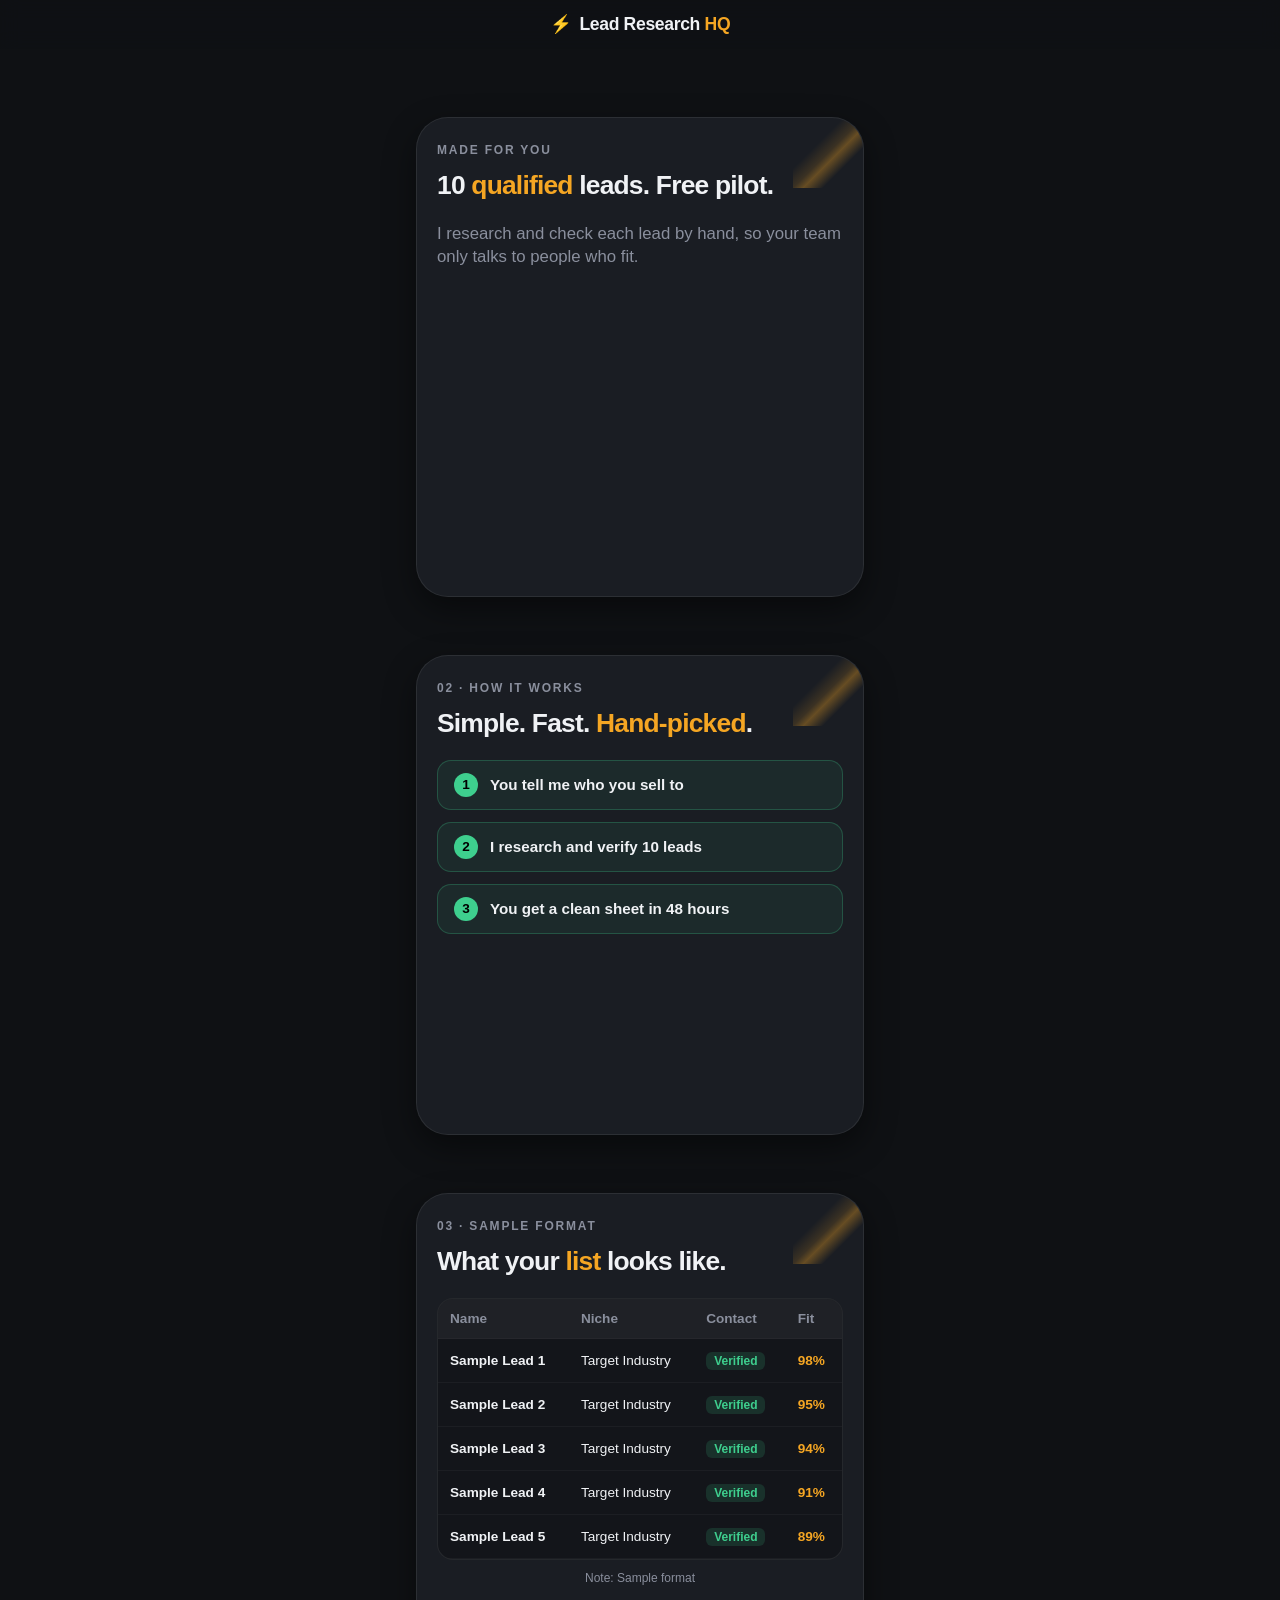
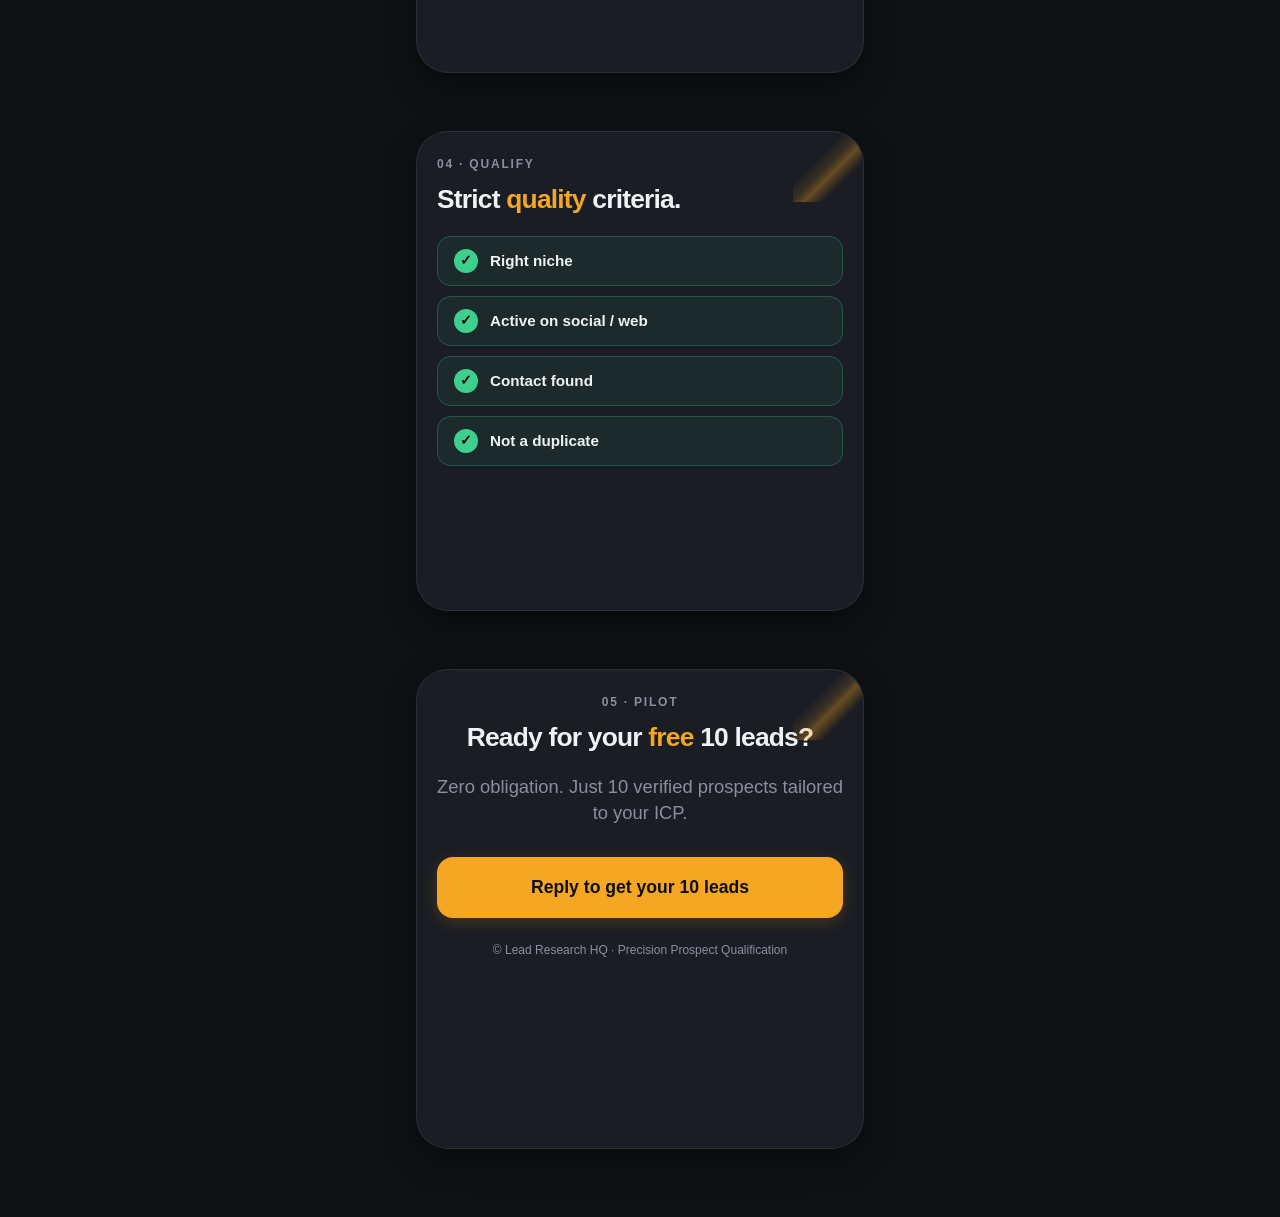
==== outreach.html @ 5b4880f2 "Add personalized outreach page outreach.html with dynamic company query params Co-authored-by: jackn" ====
<!DOCTYPE html>
<html lang="en">
<head>
  <meta charset="UTF-8">
  <meta name="viewport" content="width=device-width, initial-scale=1.0, viewport-fit=cover">
  <meta name="robots" content="noindex">
  <title>Lead Research HQ — Personalized Free Pilot</title>
  <link rel="stylesheet" href="styles.css">
</head>
<body>
  <header class="top-nav">
    <div class="logo">
      <span class="logo-icon">⚡</span>
      <span class="logo-text">Lead Research <span>HQ</span></span>
    </div>
  </header>

  <main class="stack-container">
    <!-- Card 1: Top Card -->
    <section class="card-step" id="outreach-step-1" style="--card-index: 0;">
      <div class="card-content">
        <div class="card-stripe"></div>
        <div class="card-label" id="company-label">MADE FOR YOU</div>
        <h2 class="card-title">10 <span class="amber">qualified</span> leads. Free pilot.</h2>
        <p class="cta-subtitle" style="text-align: left; margin-bottom: 0; font-size: 1.05rem;">
          I research and check each lead by hand, so your team only talks to people who fit.
        </p>
      </div>
    </section>

    <!-- Card 2: How It Works -->
    <section class="card-step" id="outreach-step-2" style="--card-index: 1;">
      <div class="card-content">
        <div class="card-stripe"></div>
        <div class="card-label">02 · HOW IT WORKS</div>
        <h2 class="card-title">Simple. Fast. <span class="amber">Hand-picked</span>.</h2>

        <div class="verify-box">
          <ul class="verify-checklist" style="gap: 12px;">
            <li class="check-item active">
              <span class="check-icon">1</span>
              <span class="check-text">You tell me who you sell to</span>
            </li>
            <li class="check-item active">
              <span class="check-icon">2</span>
              <span class="check-text">I research and verify 10 leads</span>
            </li>
            <li class="check-item active">
              <span class="check-icon">3</span>
              <span class="check-text">You get a clean sheet in <span class="amber" id="delivery-time-val" style="font-weight:700;">48 hours</span></span>
            </li>
          </ul>
        </div>
      </div>
    </section>

    <!-- Card 3: Sample Data -->
    <section class="card-step" id="outreach-step-3" style="--card-index: 2;">
      <div class="card-content">
        <div class="card-stripe"></div>
        <div class="card-label">03 · SAMPLE FORMAT</div>
        <h2 class="card-title">What your <span class="amber">list</span> looks like.</h2>

        <div class="sheet-container">
          <table class="sheet-table">
            <thead>
              <tr>
                <th>Name</th>
                <th>Niche</th>
                <th>Contact</th>
                <th>Fit</th>
              </tr>
            </thead>
            <tbody>
              <tr class="sheet-row visible">
                <td class="font-bold">Sample Lead 1</td>
                <td>Target Industry</td>
                <td><span class="tag tag-green">Verified</span></td>
                <td class="fit-val">98%</td>
              </tr>
              <tr class="sheet-row visible">
                <td class="font-bold">Sample Lead 2</td>
                <td>Target Industry</td>
                <td><span class="tag tag-green">Verified</span></td>
                <td class="fit-val">95%</td>
              </tr>
              <tr class="sheet-row visible">
                <td class="font-bold">Sample Lead 3</td>
                <td>Target Industry</td>
                <td><span class="tag tag-green">Verified</span></td>
                <td class="fit-val">94%</td>
              </tr>
              <tr class="sheet-row visible">
                <td class="font-bold">Sample Lead 4</td>
                <td>Target Industry</td>
                <td><span class="tag tag-green">Verified</span></td>
                <td class="fit-val">91%</td>
              </tr>
              <tr class="sheet-row visible">
                <td class="font-bold">Sample Lead 5</td>
                <td>Target Industry</td>
                <td><span class="tag tag-green">Verified</span></td>
                <td class="fit-val">89%</td>
              </tr>
            </tbody>
          </table>
        </div>
        <div style="font-size: 0.75rem; color: var(--text-muted); margin-top: 10px; text-align: center;">
          Note: Sample format
        </div>
      </div>
    </section>

    <!-- Card 4: Qualification Criteria -->
    <section class="card-step" id="outreach-step-4" style="--card-index: 3;">
      <div class="card-content">
        <div class="card-stripe"></div>
        <div class="card-label">04 · QUALIFY</div>
        <h2 class="card-title">Strict <span class="amber">quality</span> criteria.</h2>

        <div class="verify-box">
          <ul class="verify-checklist">
            <li class="check-item active">
              <span class="check-icon">✓</span>
              <span class="check-text">Right niche</span>
            </li>
            <li class="check-item active">
              <span class="check-icon">✓</span>
              <span class="check-text">Active on social / web</span>
            </li>
            <li class="check-item active">
              <span class="check-icon">✓</span>
              <span class="check-text">Contact found</span>
            </li>
            <li class="check-item active">
              <span class="check-icon">✓</span>
              <span class="check-text">Not a duplicate</span>
            </li>
          </ul>
        </div>
      </div>
    </section>

    <!-- Card 5: CTA -->
    <section class="card-step" id="outreach-step-5" style="--card-index: 4;">
      <div class="card-content card-content-cta">
        <div class="card-stripe"></div>
        <div class="card-label" id="cta-card-label">05 · PILOT</div>
        <h2 class="card-title">Ready for your <span class="amber">free</span> 10 leads?</h2>
        <p class="cta-subtitle">Zero obligation. Just 10 verified prospects tailored to your ICP.</p>

        <div class="cta-actions">
          <a href="mailto:hello@leadresearchhq.com?subject=Pilot" id="reply-btn" class="btn btn-amber btn-large">Reply to get your 10 leads</a>
        </div>
        <footer class="footer-note">
          © Lead Research HQ · Precision Prospect Qualification
        </footer>
      </div>
    </section>
  </main>

  <script src="script.js"></script>
</body>
</html>
---- styles.css ----
/* Lead Research HQ - Mobile-first Sticky Stack Cards CSS */

:root {
  --bg-color: #0f1114;
  --card-bg: #1a1d23;
  --card-border: rgba(255, 255, 255, 0.08);
  --text-main: #f0f2f5;
  --text-muted: #8a8f9d;
  --amber: #f5a623;
  --amber-glow: rgba(245, 166, 35, 0.2);
  --green: #3ecf8e;
  --green-glow: rgba(62, 207, 142, 0.2);
  --red: #e5484d;
  --red-glow: rgba(229, 72, 77, 0.2);
  --card-radius: 32px;
  --font-system: -apple-system, BlinkMacSystemFont, "SF Pro Display", "SF Pro Text", "Segoe UI", Roboto, Helvetica, Arial, sans-serif;
}

* {
  box-sizing: border-box;
  margin: 0;
  padding: 0;
  -webkit-tap-highlight-color: transparent;
}

html, body {
  background-color: var(--bg-color);
  color: var(--text-main);
  font-family: var(--font-system);
  line-height: 1.4;
  width: 100%;
  min-height: 100vh;
  padding: 0;
  margin: 0;
  scroll-behavior: smooth;
  /* NO overflow: hidden here or on parent containers */
}

body {
  padding-bottom: calc(100px + env(safe-area-inset-bottom, 0px));
}

/* Header */
.top-nav {
  position: relative;
  top: 0;
  left: 0;
  right: 0;
  padding: calc(12px + env(safe-area-inset-top, 0px)) 20px 12px 20px;
  display: flex;
  align-items: center;
  justify-content: center;
  z-index: 100;
  background: rgba(15, 17, 20, 0.85);
  backdrop-filter: blur(10px);
  -webkit-backdrop-filter: blur(10px);
}

.logo {
  display: flex;
  align-items: center;
  gap: 8px;
  font-weight: 700;
  font-size: 1.1rem;
  letter-spacing: -0.02em;
}

.logo-text span {
  color: var(--amber);
}

/* Stack Container */
.stack-container {
  display: flex;
  flex-direction: column;
  gap: 24px;
  padding: 12px 16px 40px 16px;
  max-width: 480px;
  margin: 0 auto;
  /* Crucial: DO NOT put overflow: hidden here */
}

/* Sticky Card Step */
.card-step {
  position: sticky;
  /* Stacks near top with 10px incremental offset for each card */
  top: calc(env(safe-area-inset-top, 0px) + 56px + (var(--card-index) * 10px));
  background-color: var(--card-bg);
  border: 1px solid var(--card-border);
  border-radius: var(--card-radius);
  box-shadow: 0 12px 32px rgba(0, 0, 0, 0.45);
  /* Fits nicely inside one iPhone screen height */
  min-height: 480px;
  max-height: calc(100vh - 80px);
  display: flex;
  flex-direction: column;
  justify-content: space-between;
  position: relative;
  overflow: hidden; /* Local card overflow hidden for diagonal stripe */
  margin-bottom: 24px;
  transition: transform 0.3s ease, border-color 0.3s ease, box-shadow 0.3s ease;
  will-change: transform, opacity;
}

/* Faint Amber Diagonal Stripe in Top Right Corner */
.card-stripe {
  position: absolute;
  top: -30px;
  right: -30px;
  width: 100px;
  height: 100px;
  background: linear-gradient(135deg, transparent 40%, rgba(245, 166, 35, 0.15) 50%, rgba(245, 166, 35, 0.35) 55%, transparent 65%);
  pointer-events: none;
  z-index: 1;
}

/* Card Inner Content */
.card-content {
  padding: 24px 20px;
  display: flex;
  flex-direction: column;
  height: 100%;
  z-index: 2;
  position: relative;
}

.card-label {
  font-size: 0.75rem;
  font-weight: 600;
  letter-spacing: 0.15em;
  color: var(--text-muted);
  text-transform: uppercase;
  margin-bottom: 10px;
}

.card-title {
  font-size: 1.65rem;
  font-weight: 800;
  line-height: 1.25;
  letter-spacing: -0.03em;
  color: var(--text-main);
  margin-bottom: 20px;
}

.card-title .amber {
  color: var(--amber);
}

/* Buttons */
.btn {
  display: inline-flex;
  align-items: center;
  justify-content: center;
  padding: 14px 24px;
  font-size: 1rem;
  font-weight: 700;
  border-radius: 16px;
  border: none;
  cursor: pointer;
  transition: all 0.2s ease;
  text-decoration: none;
  user-select: none;
  touch-action: manipulation;
}

.btn-amber {
  background-color: var(--amber);
  color: #0d0e11;
  box-shadow: 0 4px 16px var(--amber-glow);
}

.btn-amber:active {
  transform: scale(0.97);
  background-color: #e0951d;
}

.btn-large {
  width: 100%;
  padding: 18px 24px;
  font-size: 1.1rem;
}

.btn-skip {
  background-color: rgba(229, 72, 77, 0.15);
  color: var(--red);
  border: 1px solid rgba(229, 72, 77, 0.3);
  flex: 1;
}

.btn-skip:active {
  background-color: rgba(229, 72, 77, 0.3);
}

.btn-keep {
  background-color: rgba(62, 207, 142, 0.15);
  color: var(--green);
  border: 1px solid rgba(62, 207, 142, 0.3);
  flex: 1;
}

.btn-keep:active {
  background-color: rgba(62, 207, 142, 0.3);
}

/* Step 1: Start (Profile Card) */
.profile-card {
  background: rgba(255, 255, 255, 0.04);
  border: 1px solid rgba(255, 255, 255, 0.08);
  border-radius: 20px;
  padding: 20px;
  display: flex;
  align-items: center;
  gap: 16px;
  margin-top: auto;
  margin-bottom: auto;
}

.profile-avatar {
  width: 52px;
  height: 52px;
  border-radius: 50%;
  background: linear-gradient(135deg, var(--amber), #e07b00);
  color: #000;
  font-weight: 800;
  font-size: 1.2rem;
  display: flex;
  align-items: center;
  justify-content: center;
  flex-shrink: 0;
}

.profile-info {
  display: flex;
  flex-direction: column;
  gap: 4px;
}

.profile-name {
  font-size: 1.15rem;
  font-weight: 700;
  color: var(--text-main);
}

.profile-role {
  font-size: 0.9rem;
  color: var(--text-muted);
}

.profile-meta {
  display: flex;
  gap: 8px;
  margin-top: 6px;
  flex-wrap: wrap;
}

.badge {
  font-size: 0.75rem;
  padding: 4px 10px;
  border-radius: 12px;
  background: rgba(255, 255, 255, 0.08);
  color: var(--text-muted);
  font-weight: 600;
}

.badge-accent {
  background: var(--amber-glow);
  color: var(--amber);
  border: 1px solid rgba(245, 166, 35, 0.3);
}

/* Step 2: Verify Checklist */
.verify-box {
  display: flex;
  flex-direction: column;
  gap: 16px;
  margin-top: auto;
  margin-bottom: auto;
}

.profile-card-mini {
  padding: 12px 16px;
}

.profile-card-mini .profile-avatar {
  width: 40px;
  height: 40px;
  font-size: 1rem;
}

.verify-checklist {
  list-style: none;
  display: flex;
  flex-direction: column;
  gap: 10px;
}

.check-item {
  display: flex;
  align-items: center;
  gap: 12px;
  padding: 12px 16px;
  background: rgba(255, 255, 255, 0.03);
  border: 1px solid rgba(255, 255, 255, 0.05);
  border-radius: 14px;
  font-size: 0.95rem;
  font-weight: 600;
  opacity: 0.3;
  transform: translateX(-10px);
  transition: all 0.4s cubic-bezier(0.175, 0.885, 0.32, 1.275);
}

.check-item.active {
  opacity: 1;
  transform: translateX(0);
  background: rgba(62, 207, 142, 0.08);
  border-color: rgba(62, 207, 142, 0.25);
}

.check-icon {
  width: 24px;
  height: 24px;
  border-radius: 50%;
  background: rgba(255, 255, 255, 0.1);
  color: transparent;
  display: flex;
  align-items: center;
  justify-content: center;
  font-size: 0.85rem;
  font-weight: 800;
  transition: all 0.3s ease;
}

.check-item.active .check-icon {
  background: var(--green);
  color: #000;
}

/* Step 3: Scale Visual */
.scale-visual {
  display: flex;
  flex-direction: column;
  align-items: center;
  justify-content: center;
  margin-top: auto;
  margin-bottom: auto;
  width: 100%;
}

.scale-grid {
  display: grid;
  grid-template-columns: repeat(10, 1fr);
  gap: 6px;
  width: 100%;
  padding: 12px;
  background: rgba(0, 0, 0, 0.2);
  border-radius: 20px;
  border: 1px solid rgba(255, 255, 255, 0.05);
}

.scale-square {
  aspect-ratio: 1;
  background: rgba(255, 255, 255, 0.06);
  border-radius: 4px;
  transition: background-color 0.15s ease, transform 0.15s ease;
}

.scale-square.filled {
  background: var(--amber);
  box-shadow: 0 0 6px var(--amber-glow);
}

/* Step 4: Filter Visual */
.filter-wrapper {
  display: flex;
  flex-direction: column;
  gap: 14px;
  margin-top: auto;
  margin-bottom: auto;
}

.filter-chips {
  display: flex;
  flex-wrap: wrap;
  gap: 6px;
}

.chip {
  font-size: 0.75rem;
  font-weight: 600;
  padding: 4px 10px;
  border-radius: 12px;
  background: rgba(245, 166, 35, 0.12);
  color: var(--amber);
  border: 1px solid rgba(245, 166, 35, 0.25);
}

.filter-grid {
  display: grid;
  grid-template-columns: repeat(8, 1fr);
  gap: 8px;
  padding: 12px;
  background: rgba(0, 0, 0, 0.2);
  border-radius: 20px;
  border: 1px solid rgba(255, 255, 255, 0.05);
}

.filter-square {
  aspect-ratio: 1;
  background: rgba(255, 255, 255, 0.1);
  border-radius: 6px;
  transition: all 0.4s ease;
}

.filter-square.kept {
  background: var(--green);
  box-shadow: 0 0 8px var(--green-glow);
  transform: scale(1);
  opacity: 1;
}

.filter-square.removed {
  background: rgba(229, 72, 77, 0.2);
  transform: scale(0.4);
  opacity: 0.15;
}

.filter-counter {
  text-align: center;
  font-size: 0.95rem;
  font-weight: 700;
  color: var(--text-muted);
}

/* Step 5: Deliver Spreadsheet */
.sheet-container {
  overflow-x: auto;
  border-radius: 16px;
  border: 1px solid rgba(255, 255, 255, 0.08);
  background: rgba(0, 0, 0, 0.25);
  margin-top: auto;
  margin-bottom: auto;
}

.sheet-table {
  width: 100%;
  border-collapse: collapse;
  text-align: left;
  font-size: 0.85rem;
}

.sheet-table th {
  background: rgba(255, 255, 255, 0.05);
  color: var(--text-muted);
  font-weight: 600;
  padding: 10px 12px;
  border-bottom: 1px solid rgba(255, 255, 255, 0.08);

}

.sheet-table td {
  padding: 12px;
  border-bottom: 1px solid rgba(255, 255, 255, 0.04);
}

.sheet-row {
  opacity: 0;
  transform: translateY(12px);
  transition: all 0.4s ease;
}

.sheet-row.visible {
  opacity: 1;
  transform: translateY(0);
}

.font-bold {
  font-weight: 700;
}

.tag-green {
  background: rgba(62, 207, 142, 0.15);
  color: var(--green);
  padding: 2px 8px;
  border-radius: 6px;
  font-size: 0.75rem;
  font-weight: 600;
}

.fit-val {
  color: var(--amber);
  font-weight: 700;
}

/* Step 6: Mini Game */
.game-container {
  display: flex;
  flex-direction: column;
  justify-content: center;
  min-height: 280px;
  margin-top: auto;
  margin-bottom: auto;
}

.game-screen {
  display: flex;
  flex-direction: column;
  gap: 16px;
}

.game-screen.hidden {
  display: none !important;
}

.game-desc {
  font-size: 1rem;
  color: var(--text-muted);
  line-height: 1.5;
  text-align: center;
  margin-bottom: 12px;
}

.game-header {
  display: flex;
  justify-content: space-between;
  font-size: 1.1rem;
  font-weight: 700;
  padding: 0 4px;
}

.game-card {
  background: rgba(255, 255, 255, 0.04);
  border: 2px solid rgba(255, 255, 255, 0.1);
  border-radius: 20px;
  padding: 18px;
  display: flex;
  flex-direction: column;
  gap: 10px;
  transition: border-color 0.25s ease, box-shadow 0.25s ease, transform 0.2s ease;
}

.game-card.flash-green {
  border-color: var(--green);
  box-shadow: 0 0 20px var(--green-glow);
  transform: scale(1.02);
}

.game-card.flash-red {
  border-color: var(--red);
  box-shadow: 0 0 20px var(--red-glow);
  transform: scale(0.98);
}

.game-lead-name {
  font-size: 1.2rem;
  font-weight: 800;
  color: var(--amber);
  margin-bottom: 4px;
}

.game-lead-row {
  display: flex;
  justify-content: space-between;
  font-size: 0.9rem;
}

.game-label {
  color: var(--text-muted);
}

.game-val {
  font-weight: 600;
}

.game-controls {
  display: flex;
  gap: 12px;
  margin-top: 8px;
}

.game-final-score {
  font-size: 1.8rem;
  font-weight: 800;
  text-align: center;
  color: var(--amber);
}

.game-feedback {
  text-align: center;
  font-size: 0.95rem;
  color: var(--text-muted);
}

/* Step 7: CTA */
.card-content-cta {
  text-align: center;
  justify-content: space-between;
}

.cta-subtitle {
  font-size: 1.15rem;
  color: var(--text-muted);
  margin-bottom: 32px;
}

.cta-actions {
  margin-top: auto;
  margin-bottom: 24px;
  width: 100%;
}

.footer-note {
  font-size: 0.75rem;
  color: var(--text-muted);
  margin-top: auto;
}

/* Entrance fade-up animations triggered by IntersectionObserver */
.card-step {
  opacity: 0.4;
  transform: translateY(30px);
  transition: opacity 0.6s ease, transform 0.6s ease;
}

.card-step.in-view {
  opacity: 1;
  transform: translateY(0);
}

/* Prefers Reduced Motion */
@media (prefers-reduced-motion: reduce) {
  .card-step,
  .check-item,
  .sheet-row,
  .filter-square,
  .scale-square,
  .btn {
    transition: none !important;
    animation: none !important;
    transform: none !important;
    opacity: 1 !important;
  }
}
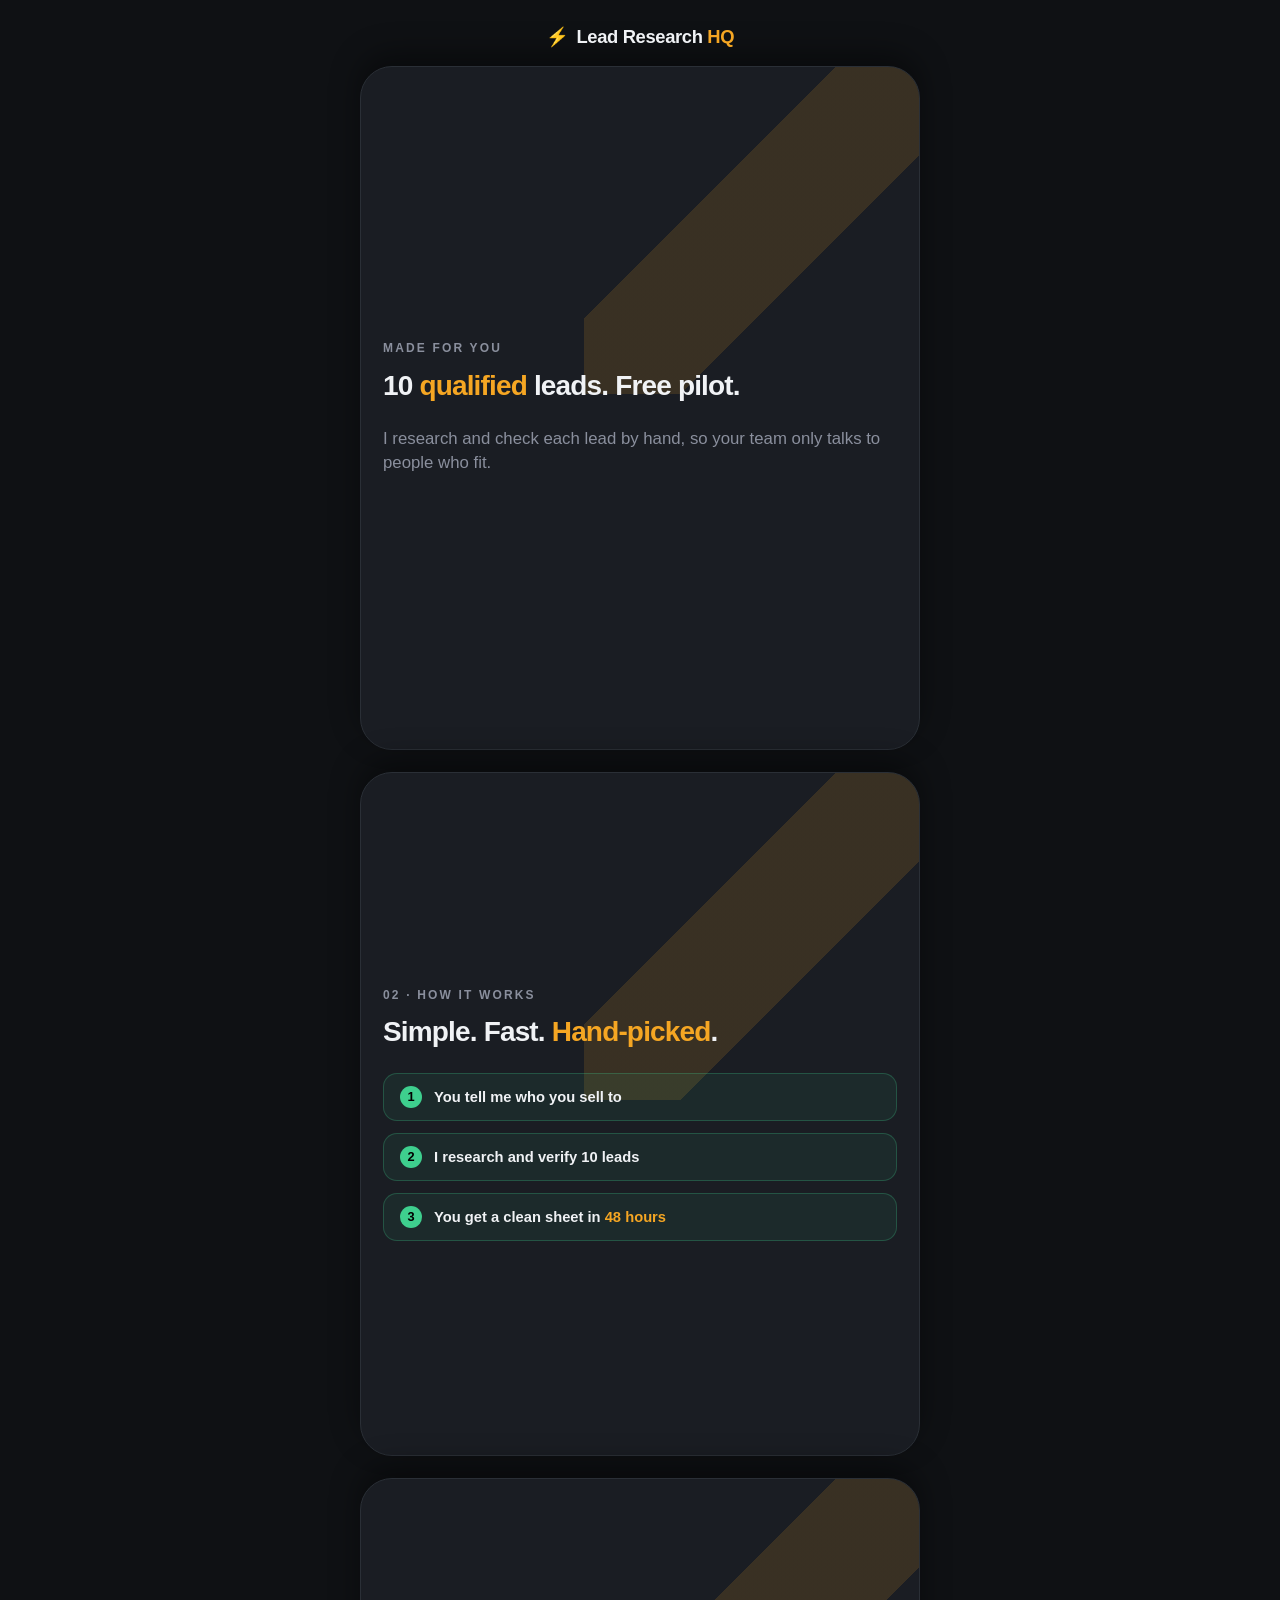
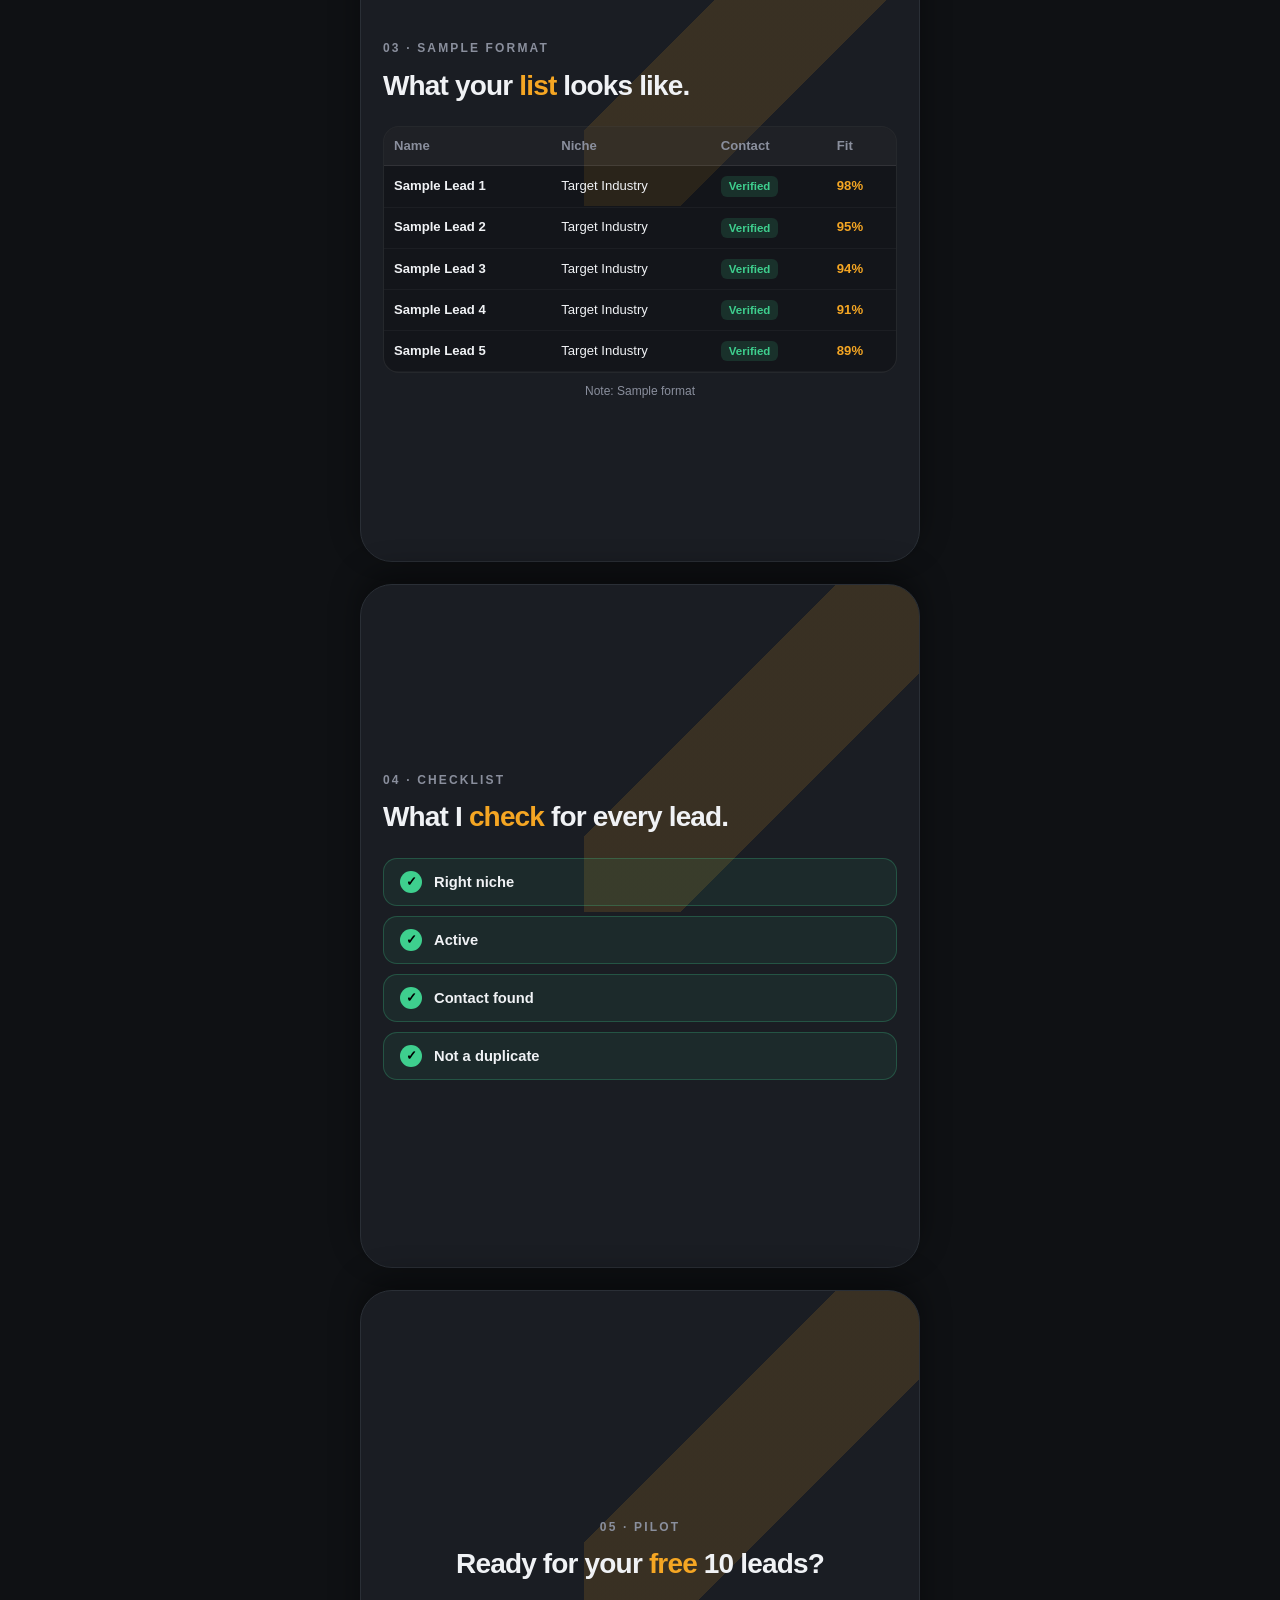
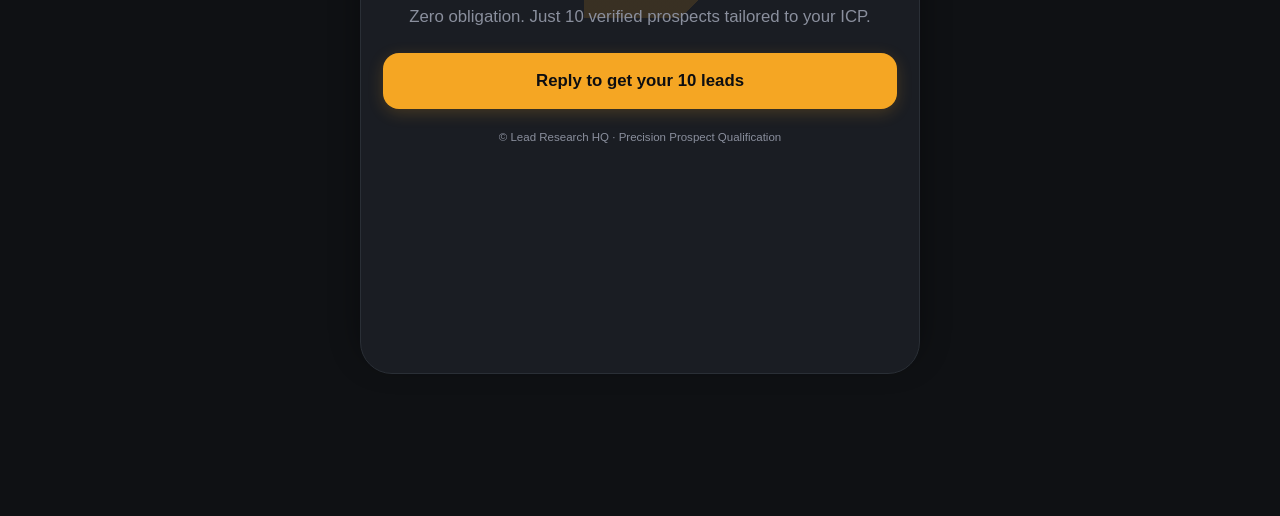
==== commit 3212384e: "Update landing page with stack cards and add outreach page Co-authored-by: jacknelson288-star <33645" ====
--- a/outreach.html
+++ b/outreach.html
@@ -16,141 +16,126 @@
   </header>
 
   <main class="stack-container">
-    <!-- Card 1: Top Card -->
-    <section class="card-step" id="outreach-step-1" style="--card-index: 0;">
-      <div class="card-content">
-        <div class="card-stripe"></div>
-        <div class="card-label" id="company-label">MADE FOR YOU</div>
-        <h2 class="card-title">10 <span class="amber">qualified</span> leads. Free pilot.</h2>
-        <p class="cta-subtitle" style="text-align: left; margin-bottom: 0; font-size: 1.05rem;">
-          I research and check each lead by hand, so your team only talks to people who fit.
-        </p>
+    <!-- Card 1: Made For Company -->
+    <section class="card" id="outreach-step-1">
+      <div class="card-label" id="company-label">MADE FOR YOU</div>
+      <h2 class="card-title">10 <span class="amber">qualified</span> leads. Free pilot.</h2>
+      <p class="cta-subtitle" style="text-align: left; margin-bottom: 0;">
+        I research and check each lead by hand, so your team only talks to people who fit.
+      </p>
+    </section>
+
+    <!-- Card 2: How It Works -->
+    <section class="card" id="outreach-step-2">
+      <div class="card-label">02 · HOW IT WORKS</div>
+      <h2 class="card-title">Simple. Fast. <span class="amber">Hand-picked</span>.</h2>
+
+      <div class="verify-box">
+        <ul class="verify-checklist" style="gap: 12px;">
+          <li class="check-item active">
+            <span class="check-icon">1</span>
+            <span class="check-text">You tell me who you sell to</span>
+          </li>
+          <li class="check-item active">
+            <span class="check-icon">2</span>
+            <span class="check-text">I research and verify 10 leads</span>
+          </li>
+          <li class="check-item active">
+            <span class="check-icon">3</span>
+            <span class="check-text">You get a clean sheet in <span id="delivery-time-val" class="amber" style="font-weight:700;">48 hours</span></span>
+          </li>
+        </ul>
       </div>
     </section>
 
-    <!-- Card 2: How It Works -->
-    <section class="card-step" id="outreach-step-2" style="--card-index: 1;">
-      <div class="card-content">
-        <div class="card-stripe"></div>
-        <div class="card-label">02 · HOW IT WORKS</div>
-        <h2 class="card-title">Simple. Fast. <span class="amber">Hand-picked</span>.</h2>
+    <!-- Card 3: Sample Sheet -->
+    <section class="card" id="outreach-step-3">
+      <div class="card-label">03 · SAMPLE FORMAT</div>
+      <h2 class="card-title">What your <span class="amber">list</span> looks like.</h2>
 
-        <div class="verify-box">
-          <ul class="verify-checklist" style="gap: 12px;">
-            <li class="check-item active">
-              <span class="check-icon">1</span>
-              <span class="check-text">You tell me who you sell to</span>
-            </li>
-            <li class="check-item active">
-              <span class="check-icon">2</span>
-              <span class="check-text">I research and verify 10 leads</span>
-            </li>
-            <li class="check-item active">
-              <span class="check-icon">3</span>
-              <span class="check-text">You get a clean sheet in <span class="amber" id="delivery-time-val" style="font-weight:700;">48 hours</span></span>
-            </li>
-          </ul>
-        </div>
+      <div class="sheet-container">
+        <table class="sheet-table">
+          <thead>
+            <tr>
+              <th>Name</th>
+              <th>Niche</th>
+              <th>Contact</th>
+              <th>Fit</th>
+            </tr>
+          </thead>
+          <tbody>
+            <tr class="sheet-row visible">
+              <td class="font-bold">Sample Lead 1</td>
+              <td>Target Industry</td>
+              <td><span class="tag-green">Verified</span></td>
+              <td class="fit-val">98%</td>
+            </tr>
+            <tr class="sheet-row visible">
+              <td class="font-bold">Sample Lead 2</td>
+              <td>Target Industry</td>
+              <td><span class="tag-green">Verified</span></td>
+              <td class="fit-val">95%</td>
+            </tr>
+            <tr class="sheet-row visible">
+              <td class="font-bold">Sample Lead 3</td>
+              <td>Target Industry</td>
+              <td><span class="tag-green">Verified</span></td>
+              <td class="fit-val">94%</td>
+            </tr>
+            <tr class="sheet-row visible">
+              <td class="font-bold">Sample Lead 4</td>
+              <td>Target Industry</td>
+              <td><span class="tag-green">Verified</span></td>
+              <td class="fit-val">91%</td>
+            </tr>
+            <tr class="sheet-row visible">
+              <td class="font-bold">Sample Lead 5</td>
+              <td>Target Industry</td>
+              <td><span class="tag-green">Verified</span></td>
+              <td class="fit-val">89%</td>
+            </tr>
+          </tbody>
+        </table>
+      </div>
+      <div style="font-size: 0.75rem; color: var(--text-muted); margin-top: 10px; text-align: center;">
+        Note: Sample format
       </div>
     </section>
 
-    <!-- Card 3: Sample Data -->
-    <section class="card-step" id="outreach-step-3" style="--card-index: 2;">
-      <div class="card-content">
-        <div class="card-stripe"></div>
-        <div class="card-label">03 · SAMPLE FORMAT</div>
-        <h2 class="card-title">What your <span class="amber">list</span> looks like.</h2>
+    <!-- Card 4: What I Check -->
+    <section class="card" id="outreach-step-4">
+      <div class="card-label">04 · CHECKLIST</div>
+      <h2 class="card-title">What I <span class="amber">check</span> for every lead.</h2>
 
-        <div class="sheet-container">
-          <table class="sheet-table">
-            <thead>
-              <tr>
-                <th>Name</th>
-                <th>Niche</th>
-                <th>Contact</th>
-                <th>Fit</th>
-              </tr>
-            </thead>
-            <tbody>
-              <tr class="sheet-row visible">
-                <td class="font-bold">Sample Lead 1</td>
-                <td>Target Industry</td>
-                <td><span class="tag tag-green">Verified</span></td>
-                <td class="fit-val">98%</td>
-              </tr>
-              <tr class="sheet-row visible">
-                <td class="font-bold">Sample Lead 2</td>
-                <td>Target Industry</td>
-                <td><span class="tag tag-green">Verified</span></td>
-                <td class="fit-val">95%</td>
-              </tr>
-              <tr class="sheet-row visible">
-                <td class="font-bold">Sample Lead 3</td>
-                <td>Target Industry</td>
-                <td><span class="tag tag-green">Verified</span></td>
-                <td class="fit-val">94%</td>
-              </tr>
-              <tr class="sheet-row visible">
-                <td class="font-bold">Sample Lead 4</td>
-                <td>Target Industry</td>
-                <td><span class="tag tag-green">Verified</span></td>
-                <td class="fit-val">91%</td>
-              </tr>
-              <tr class="sheet-row visible">
-                <td class="font-bold">Sample Lead 5</td>
-                <td>Target Industry</td>
-                <td><span class="tag tag-green">Verified</span></td>
-                <td class="fit-val">89%</td>
-              </tr>
-            </tbody>
-          </table>
-        </div>
-        <div style="font-size: 0.75rem; color: var(--text-muted); margin-top: 10px; text-align: center;">
-          Note: Sample format
-        </div>
-      </div>
-    </section>
-
-    <!-- Card 4: Qualification Criteria -->
-    <section class="card-step" id="outreach-step-4" style="--card-index: 3;">
-      <div class="card-content">
-        <div class="card-stripe"></div>
-        <div class="card-label">04 · QUALIFY</div>
-        <h2 class="card-title">Strict <span class="amber">quality</span> criteria.</h2>
-
-        <div class="verify-box">
-          <ul class="verify-checklist">
-            <li class="check-item active">
-              <span class="check-icon">✓</span>
-              <span class="check-text">Right niche</span>
-            </li>
-            <li class="check-item active">
-              <span class="check-icon">✓</span>
-              <span class="check-text">Active on social / web</span>
-            </li>
-            <li class="check-item active">
-              <span class="check-icon">✓</span>
-              <span class="check-text">Contact found</span>
-            </li>
-            <li class="check-item active">
-              <span class="check-icon">✓</span>
-              <span class="check-text">Not a duplicate</span>
-            </li>
-          </ul>
-        </div>
-      </div>
+      <ul class="verify-checklist">
+        <li class="check-item active">
+          <span class="check-icon">✓</span>
+          <span class="check-text">Right niche</span>
+        </li>
+        <li class="check-item active">
+          <span class="check-icon">✓</span>
+          <span class="check-text">Active</span>
+        </li>
+        <li class="check-item active">
+          <span class="check-icon">✓</span>
+          <span class="check-text">Contact found</span>
+        </li>
+        <li class="check-item active">
+          <span class="check-icon">✓</span>
+          <span class="check-text">Not a duplicate</span>
+        </li>
+      </ul>
     </section>
 
     <!-- Card 5: CTA -->
-    <section class="card-step" id="outreach-step-5" style="--card-index: 4;">
-      <div class="card-content card-content-cta">
-        <div class="card-stripe"></div>
-        <div class="card-label" id="cta-card-label">05 · PILOT</div>
+    <section class="card" id="outreach-step-5">
+      <div class="card-content-cta">
+        <div class="card-label">05 · PILOT</div>
         <h2 class="card-title">Ready for your <span class="amber">free</span> 10 leads?</h2>
         <p class="cta-subtitle">Zero obligation. Just 10 verified prospects tailored to your ICP.</p>
 
         <div class="cta-actions">
-          <a href="mailto:hello@leadresearchhq.com?subject=Pilot" id="reply-btn" class="btn btn-amber btn-large">Reply to get your 10 leads</a>
+          <a href="mailto:leadresearchhq@gmail.com?subject=Pilot%20request" id="reply-btn" class="btn btn-amber btn-large">Reply to get your 10 leads</a>
         </div>
         <footer class="footer-note">
           © Lead Research HQ · Precision Prospect Qualification
--- a/styles.css
+++ b/styles.css
@@ -3,7 +3,7 @@
 :root {
   --bg-color: #0f1114;
   --card-bg: #1a1d23;
-  --card-border: rgba(255, 255, 255, 0.08);
+  --card-border: #2a2f36;
   --text-main: #f0f2f5;
   --text-muted: #8a8f9d;
   --amber: #f5a623;
@@ -12,7 +12,6 @@
   --green-glow: rgba(62, 207, 142, 0.2);
   --red: #e5484d;
   --red-glow: rgba(229, 72, 77, 0.2);
-  --card-radius: 32px;
   --font-system: -apple-system, BlinkMacSystemFont, "SF Pro Display", "SF Pro Text", "Segoe UI", Roboto, Helvetica, Arial, sans-serif;
 }
 
@@ -33,11 +32,12 @@
   padding: 0;
   margin: 0;
   scroll-behavior: smooth;
-  /* NO overflow: hidden here or on parent containers */
+  /* Crucial: NO overflow: hidden, overflow: auto or transform on body or main parent */
 }
 
 body {
-  padding-bottom: calc(100px + env(safe-area-inset-bottom, 0px));
+  padding-top: calc(env(safe-area-inset-top, 0px) + 12px);
+  padding-bottom: calc(120px + env(safe-area-inset-bottom, 0px));
 }
 
 /* Header */
@@ -46,14 +46,11 @@
   top: 0;
   left: 0;
   right: 0;
-  padding: calc(12px + env(safe-area-inset-top, 0px)) 20px 12px 20px;
+  padding: 12px 20px 16px 20px;
   display: flex;
   align-items: center;
   justify-content: center;
   z-index: 100;
-  background: rgba(15, 17, 20, 0.85);
-  backdrop-filter: blur(10px);
-  -webkit-backdrop-filter: blur(10px);
 }
 
 .logo {
@@ -61,7 +58,7 @@
   align-items: center;
   gap: 8px;
   font-weight: 700;
-  font-size: 1.1rem;
+  font-size: 1.15rem;
   letter-spacing: -0.02em;
 }
 
@@ -69,81 +66,441 @@
   color: var(--amber);
 }
 
-/* Stack Container */
-.stack-container {
-  display: flex;
-  flex-direction: column;
-  gap: 24px;
-  padding: 12px 16px 40px 16px;
-  max-width: 480px;
-  margin: 0 auto;
-  /* Crucial: DO NOT put overflow: hidden here */
-}
-
-/* Sticky Card Step */
-.card-step {
+/* Main parent container - NO overflow or transform allowed */
+main.stack-container {
+  width: 100%;
+}
+
+/* Stack Card Rules */
+section.card {
   position: sticky;
-  /* Stacks near top with 10px incremental offset for each card */
-  top: calc(env(safe-area-inset-top, 0px) + 56px + (var(--card-index) * 10px));
-  background-color: var(--card-bg);
-  border: 1px solid var(--card-border);
-  border-radius: var(--card-radius);
-  box-shadow: 0 12px 32px rgba(0, 0, 0, 0.45);
-  /* Fits nicely inside one iPhone screen height */
-  min-height: 480px;
-  max-height: calc(100vh - 80px);
-  display: flex;
-  flex-direction: column;
-  justify-content: space-between;
+  top: calc(env(safe-area-inset-top, 0px) + 14px + var(--o, 0) * 10px);
+  min-height: 76vh;
+  width: calc(100% - 24px);
+  max-width: 560px;
+  margin: 0 auto 22px;
+  padding: 32px 22px;
+  border-radius: 32px;
+  background: #1a1d23;
+  border: 1px solid #2a2f36;
+  box-shadow: 0 -12px 30px rgba(0,0,0,.4);
+  display: flex; flex-direction: column; justify-content: center;
+  overflow: hidden; /* allowed on the card itself only */
+}
+
+section.card::before {
+  content: "";
+  position: absolute;
+  top: 0;
+  right: 0;
+  width: 60%;
+  height: 48%;
+  pointer-events: none;
+  background: linear-gradient(135deg, transparent 38%, rgba(245,166,35,.14) 38%, rgba(245,166,35,.14) 64%, transparent 64%);
+}
+
+section.card > * {
   position: relative;
-  overflow: hidden; /* Local card overflow hidden for diagonal stripe */
-  margin-bottom: 24px;
-  transition: transform 0.3s ease, border-color 0.3s ease, box-shadow 0.3s ease;
-  will-change: transform, opacity;
-}
-
-/* Faint Amber Diagonal Stripe in Top Right Corner */
-.card-stripe {
-  position: absolute;
-  top: -30px;
-  right: -30px;
-  width: 100px;
-  height: 100px;
-  background: linear-gradient(135deg, transparent 40%, rgba(245, 166, 35, 0.15) 50%, rgba(245, 166, 35, 0.35) 55%, transparent 65%);
-  pointer-events: none;
-  z-index: 1;
-}
-
-/* Card Inner Content */
-.card-content {
-  padding: 24px 20px;
-  display: flex;
-  flex-direction: column;
-  height: 100%;
-  z-index: 2;
-  position: relative;
-}
-
+}
+
+section.card:nth-of-type(2){--o:1}
+section.card:nth-of-type(3){--o:2}
+section.card:nth-of-type(4){--o:3}
+section.card:nth-of-type(5){--o:4}
+section.card:nth-of-type(6){--o:5}
+section.card:nth-of-type(7){--o:6}
+
+/* Entrance fade-up animation for cards */
+section.card {
+  opacity: 0.5;
+  transform: translateY(24px);
+  transition: opacity 0.5s ease, transform 0.5s ease, border-color 0.3s ease;
+}
+
+section.card.in-view {
+  opacity: 1;
+  transform: translateY(0);
+}
+
+/* Card Header elements */
 .card-label {
   font-size: 0.75rem;
   font-weight: 600;
-  letter-spacing: 0.15em;
+  letter-spacing: 0.18em;
   color: var(--text-muted);
   text-transform: uppercase;
-  margin-bottom: 10px;
+  margin-bottom: 12px;
 }
 
 .card-title {
-  font-size: 1.65rem;
+  font-size: 1.75rem;
   font-weight: 800;
-  line-height: 1.25;
+  line-height: 1.2;
   letter-spacing: -0.03em;
   color: var(--text-main);
-  margin-bottom: 20px;
-}
-
-.card-title .amber {
+  margin-bottom: 24px;
+}
+
+.card-title .amber,
+.amber {
   color: var(--amber);
+}
+
+/* Profile Card (Step 1 & Step 2) */
+.profile-card {
+  background: rgba(255, 255, 255, 0.04);
+  border: 1px solid rgba(255, 255, 255, 0.08);
+  border-radius: 20px;
+  padding: 18px;
+  display: flex;
+  align-items: center;
+  gap: 16px;
+  margin-bottom: 16px;
+}
+
+.profile-avatar {
+  width: 50px;
+  height: 50px;
+  border-radius: 50%;
+  background: linear-gradient(135deg, var(--amber), #e07b00);
+  color: #000;
+  font-weight: 800;
+  font-size: 1.15rem;
+  display: flex;
+  align-items: center;
+  justify-content: center;
+  flex-shrink: 0;
+}
+
+.profile-info {
+  display: flex;
+  flex-direction: column;
+  gap: 4px;
+}
+
+.profile-name {
+  font-size: 1.1rem;
+  font-weight: 700;
+  color: var(--text-main);
+}
+
+.profile-role {
+  font-size: 0.88rem;
+  color: var(--text-muted);
+}
+
+.profile-meta {
+  display: flex;
+  gap: 8px;
+  margin-top: 6px;
+  flex-wrap: wrap;
+}
+
+.badge {
+  font-size: 0.72rem;
+  padding: 4px 10px;
+  border-radius: 12px;
+  background: rgba(255, 255, 255, 0.08);
+  color: var(--text-muted);
+  font-weight: 600;
+}
+
+.badge-accent {
+  background: var(--amber-glow);
+  color: var(--amber);
+  border: 1px solid rgba(245, 166, 35, 0.3);
+}
+
+/* Verification Checklist (Step 2) */
+.verify-checklist {
+  list-style: none;
+  display: flex;
+  flex-direction: column;
+  gap: 10px;
+}
+
+.check-item {
+  display: flex;
+  align-items: center;
+  gap: 12px;
+  padding: 12px 16px;
+  background: rgba(255, 255, 255, 0.03);
+  border: 1px solid rgba(255, 255, 255, 0.05);
+  border-radius: 14px;
+  font-size: 0.92rem;
+  font-weight: 600;
+  opacity: 0.25;
+  transform: translateX(-8px);
+  transition: all 0.35s cubic-bezier(0.175, 0.885, 0.32, 1.275);
+}
+
+.check-item.active {
+  opacity: 1;
+  transform: translateX(0);
+  background: rgba(62, 207, 142, 0.08);
+  border-color: rgba(62, 207, 142, 0.25);
+}
+
+.check-icon {
+  width: 22px;
+  height: 22px;
+  border-radius: 50%;
+  background: rgba(255, 255, 255, 0.1);
+  color: transparent;
+  display: flex;
+  align-items: center;
+  justify-content: center;
+  font-size: 0.8rem;
+  font-weight: 800;
+  transition: all 0.3s ease;
+  flex-shrink: 0;
+}
+
+.check-item.active .check-icon {
+  background: var(--green);
+  color: #000;
+}
+
+/* Scale Grid (Step 3: 60 squares, 10 columns) */
+.scale-wrapper {
+  display: flex;
+  flex-direction: column;
+  gap: 16px;
+}
+
+.scale-grid {
+  display: grid;
+  grid-template-columns: repeat(10, 1fr);
+  gap: 6px;
+  width: 100%;
+  padding: 14px;
+  background: rgba(0, 0, 0, 0.25);
+  border-radius: 20px;
+  border: 1px solid rgba(255, 255, 255, 0.05);
+}
+
+.scale-square {
+  aspect-ratio: 1;
+  background: rgba(255, 255, 255, 0.06);
+  border-radius: 4px;
+  transition: background-color 0.15s ease, box-shadow 0.15s ease;
+}
+
+.scale-square.filled {
+  background: var(--amber);
+  box-shadow: 0 0 6px var(--amber-glow);
+}
+
+/* Filter Grid (Step 4: 40 squares, 8 columns) */
+.filter-wrapper {
+  display: flex;
+  flex-direction: column;
+  gap: 14px;
+}
+
+.filter-chips {
+  display: flex;
+  flex-wrap: wrap;
+  gap: 6px;
+}
+
+.chip {
+  font-size: 0.72rem;
+  font-weight: 600;
+  padding: 4px 10px;
+  border-radius: 12px;
+  background: rgba(245, 166, 35, 0.12);
+  color: var(--amber);
+  border: 1px solid rgba(245, 166, 35, 0.25);
+}
+
+.filter-grid {
+  display: grid;
+  grid-template-columns: repeat(8, 1fr);
+  gap: 8px;
+  padding: 14px;
+  background: rgba(0, 0, 0, 0.25);
+  border-radius: 20px;
+  border: 1px solid rgba(255, 255, 255, 0.05);
+}
+
+.filter-square {
+  aspect-ratio: 1;
+  background: rgba(255, 255, 255, 0.1);
+  border-radius: 6px;
+  transition: all 0.35s ease;
+}
+
+.filter-square.kept {
+  background: var(--green);
+  box-shadow: 0 0 8px var(--green-glow);
+  transform: scale(1);
+  opacity: 1;
+}
+
+.filter-square.removed {
+  background: rgba(229, 72, 77, 0.2);
+  transform: scale(0.35);
+  opacity: 0.15;
+}
+
+.filter-counter {
+  text-align: center;
+  font-size: 0.95rem;
+  font-weight: 700;
+  color: var(--text-muted);
+}
+
+/* Spreadsheet Table (Step 5 & Outreach Step 3) */
+.sheet-container {
+  overflow-x: auto;
+  border-radius: 16px;
+  border: 1px solid rgba(255, 255, 255, 0.08);
+  background: rgba(0, 0, 0, 0.25);
+}
+
+.sheet-table {
+  width: 100%;
+  border-collapse: collapse;
+  text-align: left;
+  font-size: 0.82rem;
+}
+
+.sheet-table th {
+  background: rgba(255, 255, 255, 0.05);
+  color: var(--text-muted);
+  font-weight: 600;
+  padding: 10px 10px;
+  border-bottom: 1px solid rgba(255, 255, 255, 0.08);
+}
+
+.sheet-table td {
+  padding: 10px 10px;
+  border-bottom: 1px solid rgba(255, 255, 255, 0.04);
+}
+
+.sheet-row {
+  opacity: 0;
+  transform: translateY(10px);
+  transition: all 0.35s ease;
+}
+
+.sheet-row.visible {
+  opacity: 1;
+  transform: translateY(0);
+}
+
+.font-bold {
+  font-weight: 700;
+}
+
+.tag-green {
+  background: rgba(62, 207, 142, 0.15);
+  color: var(--green);
+  padding: 2px 8px;
+  border-radius: 6px;
+  font-size: 0.72rem;
+  font-weight: 600;
+  display: inline-block;
+}
+
+.fit-val {
+  color: var(--amber);
+  font-weight: 700;
+}
+
+/* Mini Game (Step 6) */
+.game-container {
+  display: flex;
+  flex-direction: column;
+  justify-content: center;
+}
+
+.game-screen {
+  display: flex;
+  flex-direction: column;
+  gap: 16px;
+}
+
+.game-screen.hidden {
+  display: none !important;
+}
+
+.game-desc {
+  font-size: 0.98rem;
+  color: var(--text-muted);
+  line-height: 1.45;
+  text-align: center;
+  margin-bottom: 8px;
+}
+
+.game-header {
+  display: flex;
+  justify-content: space-between;
+  font-size: 1.05rem;
+  font-weight: 700;
+}
+
+.game-card {
+  background: rgba(255, 255, 255, 0.04);
+  border: 2px solid rgba(255, 255, 255, 0.1);
+  border-radius: 20px;
+  padding: 16px;
+  display: flex;
+  flex-direction: column;
+  gap: 10px;
+  transition: border-color 0.2s ease, box-shadow 0.2s ease, transform 0.2s ease;
+}
+
+.game-card.flash-green {
+  border-color: var(--green);
+  box-shadow: 0 0 18px var(--green-glow);
+  transform: scale(1.02);
+}
+
+.game-card.flash-red {
+  border-color: var(--red);
+  box-shadow: 0 0 18px var(--red-glow);
+  transform: scale(0.98);
+}
+
+.game-lead-name {
+  font-size: 1.15rem;
+  font-weight: 800;
+  color: var(--amber);
+}
+
+.game-lead-row {
+  display: flex;
+  justify-content: space-between;
+  font-size: 0.88rem;
+}
+
+.game-label {
+  color: var(--text-muted);
+}
+
+.game-val {
+  font-weight: 600;
+}
+
+.game-controls {
+  display: flex;
+  gap: 12px;
+  margin-top: 4px;
+}
+
+.game-final-score {
+  font-size: 1.75rem;
+  font-weight: 800;
+  text-align: center;
+  color: var(--amber);
+}
+
+.game-feedback {
+  text-align: center;
+  font-size: 0.92rem;
+  color: var(--text-muted);
 }
 
 /* Buttons */
@@ -151,7 +508,7 @@
   display: inline-flex;
   align-items: center;
   justify-content: center;
-  padding: 14px 24px;
+  padding: 14px 22px;
   font-size: 1rem;
   font-weight: 700;
   border-radius: 16px;
@@ -161,6 +518,7 @@
   text-decoration: none;
   user-select: none;
   touch-action: manipulation;
+  width: 100%;
 }
 
 .btn-amber {
@@ -175,9 +533,8 @@
 }
 
 .btn-large {
-  width: 100%;
-  padding: 18px 24px;
-  font-size: 1.1rem;
+  padding: 16px 24px;
+  font-size: 1.05rem;
 }
 
 .btn-skip {
@@ -202,438 +559,43 @@
   background-color: rgba(62, 207, 142, 0.3);
 }
 
-/* Step 1: Start (Profile Card) */
-.profile-card {
-  background: rgba(255, 255, 255, 0.04);
-  border: 1px solid rgba(255, 255, 255, 0.08);
-  border-radius: 20px;
-  padding: 20px;
-  display: flex;
-  align-items: center;
-  gap: 16px;
-  margin-top: auto;
-  margin-bottom: auto;
-}
-
-.profile-avatar {
-  width: 52px;
-  height: 52px;
-  border-radius: 50%;
-  background: linear-gradient(135deg, var(--amber), #e07b00);
-  color: #000;
-  font-weight: 800;
-  font-size: 1.2rem;
-  display: flex;
-  align-items: center;
-  justify-content: center;
-  flex-shrink: 0;
-}
-
-.profile-info {
-  display: flex;
-  flex-direction: column;
-  gap: 4px;
-}
-
-.profile-name {
-  font-size: 1.15rem;
-  font-weight: 700;
-  color: var(--text-main);
-}
-
-.profile-role {
-  font-size: 0.9rem;
-  color: var(--text-muted);
-}
-
-.profile-meta {
-  display: flex;
-  gap: 8px;
-  margin-top: 6px;
-  flex-wrap: wrap;
-}
-
-.badge {
-  font-size: 0.75rem;
-  padding: 4px 10px;
-  border-radius: 12px;
-  background: rgba(255, 255, 255, 0.08);
-  color: var(--text-muted);
-  font-weight: 600;
-}
-
-.badge-accent {
-  background: var(--amber-glow);
-  color: var(--amber);
-  border: 1px solid rgba(245, 166, 35, 0.3);
-}
-
-/* Step 2: Verify Checklist */
-.verify-box {
-  display: flex;
-  flex-direction: column;
-  gap: 16px;
-  margin-top: auto;
-  margin-bottom: auto;
-}
-
-.profile-card-mini {
-  padding: 12px 16px;
-}
-
-.profile-card-mini .profile-avatar {
-  width: 40px;
-  height: 40px;
-  font-size: 1rem;
-}
-
-.verify-checklist {
-  list-style: none;
-  display: flex;
-  flex-direction: column;
-  gap: 10px;
-}
-
-.check-item {
-  display: flex;
-  align-items: center;
-  gap: 12px;
-  padding: 12px 16px;
-  background: rgba(255, 255, 255, 0.03);
-  border: 1px solid rgba(255, 255, 255, 0.05);
-  border-radius: 14px;
-  font-size: 0.95rem;
-  font-weight: 600;
-  opacity: 0.3;
-  transform: translateX(-10px);
-  transition: all 0.4s cubic-bezier(0.175, 0.885, 0.32, 1.275);
-}
-
-.check-item.active {
-  opacity: 1;
-  transform: translateX(0);
-  background: rgba(62, 207, 142, 0.08);
-  border-color: rgba(62, 207, 142, 0.25);
-}
-
-.check-icon {
-  width: 24px;
-  height: 24px;
-  border-radius: 50%;
-  background: rgba(255, 255, 255, 0.1);
-  color: transparent;
-  display: flex;
-  align-items: center;
-  justify-content: center;
-  font-size: 0.85rem;
-  font-weight: 800;
-  transition: all 0.3s ease;
-}
-
-.check-item.active .check-icon {
-  background: var(--green);
-  color: #000;
-}
-
-/* Step 3: Scale Visual */
-.scale-visual {
-  display: flex;
-  flex-direction: column;
-  align-items: center;
-  justify-content: center;
-  margin-top: auto;
-  margin-bottom: auto;
-  width: 100%;
-}
-
-.scale-grid {
-  display: grid;
-  grid-template-columns: repeat(10, 1fr);
-  gap: 6px;
-  width: 100%;
-  padding: 12px;
-  background: rgba(0, 0, 0, 0.2);
-  border-radius: 20px;
-  border: 1px solid rgba(255, 255, 255, 0.05);
-}
-
-.scale-square {
-  aspect-ratio: 1;
-  background: rgba(255, 255, 255, 0.06);
-  border-radius: 4px;
-  transition: background-color 0.15s ease, transform 0.15s ease;
-}
-
-.scale-square.filled {
-  background: var(--amber);
-  box-shadow: 0 0 6px var(--amber-glow);
-}
-
-/* Step 4: Filter Visual */
-.filter-wrapper {
-  display: flex;
-  flex-direction: column;
-  gap: 14px;
-  margin-top: auto;
-  margin-bottom: auto;
-}
-
-.filter-chips {
-  display: flex;
-  flex-wrap: wrap;
-  gap: 6px;
-}
-
-.chip {
-  font-size: 0.75rem;
-  font-weight: 600;
-  padding: 4px 10px;
-  border-radius: 12px;
-  background: rgba(245, 166, 35, 0.12);
-  color: var(--amber);
-  border: 1px solid rgba(245, 166, 35, 0.25);
-}
-
-.filter-grid {
-  display: grid;
-  grid-template-columns: repeat(8, 1fr);
-  gap: 8px;
-  padding: 12px;
-  background: rgba(0, 0, 0, 0.2);
-  border-radius: 20px;
-  border: 1px solid rgba(255, 255, 255, 0.05);
-}
-
-.filter-square {
-  aspect-ratio: 1;
-  background: rgba(255, 255, 255, 0.1);
-  border-radius: 6px;
-  transition: all 0.4s ease;
-}
-
-.filter-square.kept {
-  background: var(--green);
-  box-shadow: 0 0 8px var(--green-glow);
-  transform: scale(1);
-  opacity: 1;
-}
-
-.filter-square.removed {
-  background: rgba(229, 72, 77, 0.2);
-  transform: scale(0.4);
-  opacity: 0.15;
-}
-
-.filter-counter {
-  text-align: center;
-  font-size: 0.95rem;
-  font-weight: 700;
-  color: var(--text-muted);
-}
-
-/* Step 5: Deliver Spreadsheet */
-.sheet-container {
-  overflow-x: auto;
-  border-radius: 16px;
-  border: 1px solid rgba(255, 255, 255, 0.08);
-  background: rgba(0, 0, 0, 0.25);
-  margin-top: auto;
-  margin-bottom: auto;
-}
-
-.sheet-table {
-  width: 100%;
-  border-collapse: collapse;
-  text-align: left;
-  font-size: 0.85rem;
-}
-
-.sheet-table th {
-  background: rgba(255, 255, 255, 0.05);
-  color: var(--text-muted);
-  font-weight: 600;
-  padding: 10px 12px;
-  border-bottom: 1px solid rgba(255, 255, 255, 0.08);
-
-}
-
-.sheet-table td {
-  padding: 12px;
-  border-bottom: 1px solid rgba(255, 255, 255, 0.04);
-}
-
-.sheet-row {
-  opacity: 0;
-  transform: translateY(12px);
-  transition: all 0.4s ease;
-}
-
-.sheet-row.visible {
-  opacity: 1;
-  transform: translateY(0);
-}
-
-.font-bold {
-  font-weight: 700;
-}
-
-.tag-green {
-  background: rgba(62, 207, 142, 0.15);
-  color: var(--green);
-  padding: 2px 8px;
-  border-radius: 6px;
-  font-size: 0.75rem;
-  font-weight: 600;
-}
-
-.fit-val {
-  color: var(--amber);
-  font-weight: 700;
-}
-
-/* Step 6: Mini Game */
-.game-container {
-  display: flex;
-  flex-direction: column;
-  justify-content: center;
-  min-height: 280px;
-  margin-top: auto;
-  margin-bottom: auto;
-}
-
-.game-screen {
-  display: flex;
-  flex-direction: column;
-  gap: 16px;
-}
-
-.game-screen.hidden {
-  display: none !important;
-}
-
-.game-desc {
-  font-size: 1rem;
-  color: var(--text-muted);
-  line-height: 1.5;
-  text-align: center;
-  margin-bottom: 12px;
-}
-
-.game-header {
-  display: flex;
-  justify-content: space-between;
-  font-size: 1.1rem;
-  font-weight: 700;
-  padding: 0 4px;
-}
-
-.game-card {
-  background: rgba(255, 255, 255, 0.04);
-  border: 2px solid rgba(255, 255, 255, 0.1);
-  border-radius: 20px;
-  padding: 18px;
-  display: flex;
-  flex-direction: column;
-  gap: 10px;
-  transition: border-color 0.25s ease, box-shadow 0.25s ease, transform 0.2s ease;
-}
-
-.game-card.flash-green {
-  border-color: var(--green);
-  box-shadow: 0 0 20px var(--green-glow);
-  transform: scale(1.02);
-}
-
-.game-card.flash-red {
-  border-color: var(--red);
-  box-shadow: 0 0 20px var(--red-glow);
-  transform: scale(0.98);
-}
-
-.game-lead-name {
-  font-size: 1.2rem;
-  font-weight: 800;
-  color: var(--amber);
-  margin-bottom: 4px;
-}
-
-.game-lead-row {
-  display: flex;
-  justify-content: space-between;
-  font-size: 0.9rem;
-}
-
-.game-label {
-  color: var(--text-muted);
-}
-
-.game-val {
-  font-weight: 600;
-}
-
-.game-controls {
-  display: flex;
-  gap: 12px;
-  margin-top: 8px;
-}
-
-.game-final-score {
-  font-size: 1.8rem;
-  font-weight: 800;
-  text-align: center;
-  color: var(--amber);
-}
-
-.game-feedback {
-  text-align: center;
-  font-size: 0.95rem;
-  color: var(--text-muted);
-}
-
-/* Step 7: CTA */
+/* CTA Card */
 .card-content-cta {
   text-align: center;
+  display: flex;
+  flex-direction: column;
   justify-content: space-between;
+  height: 100%;
 }
 
 .cta-subtitle {
-  font-size: 1.15rem;
-  color: var(--text-muted);
-  margin-bottom: 32px;
+  font-size: 1.05rem;
+  color: var(--text-muted);
+  margin-bottom: 24px;
+  line-height: 1.45;
 }
 
 .cta-actions {
   margin-top: auto;
-  margin-bottom: 24px;
+  margin-bottom: 20px;
   width: 100%;
 }
 
 .footer-note {
-  font-size: 0.75rem;
+  font-size: 0.72rem;
   color: var(--text-muted);
   margin-top: auto;
 }
 
-/* Entrance fade-up animations triggered by IntersectionObserver */
-.card-step {
-  opacity: 0.4;
-  transform: translateY(30px);
-  transition: opacity 0.6s ease, transform 0.6s ease;
-}
-
-.card-step.in-view {
-  opacity: 1;
-  transform: translateY(0);
-}
-
-/* Prefers Reduced Motion */
+/* Prefers Reduced Motion Overrides */
 @media (prefers-reduced-motion: reduce) {
-  .card-step,
+  section.card,
   .check-item,
   .sheet-row,
   .filter-square,
   .scale-square,
-  .btn {
+  .btn,
+  .game-card {
     transition: none !important;
     animation: none !important;
     transform: none !important;
